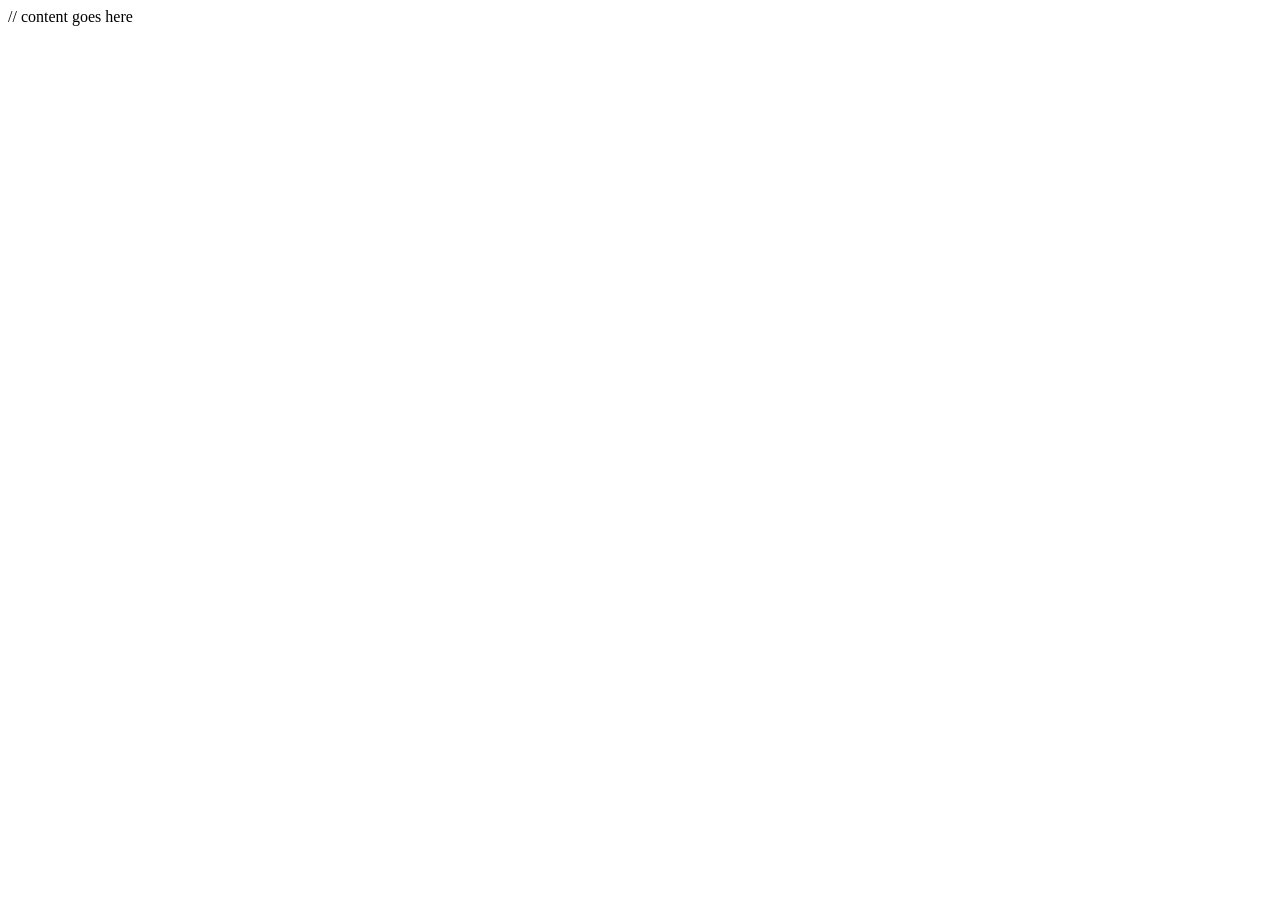
==== index.html @ b4f70141 "Skeleton of Index.html" ====
<!DOCTYPE html>
<html lang="en">
<head>
    <meta charset="UTF-8">
    <meta name="viewport" content="width=device-width, initial-scale=1.0">
    <title>Savoria Restaurant</title>
    <link rel="stylesheet" href="css/style.css">
</head>
<body>
    // content goes here

</body>
</html>
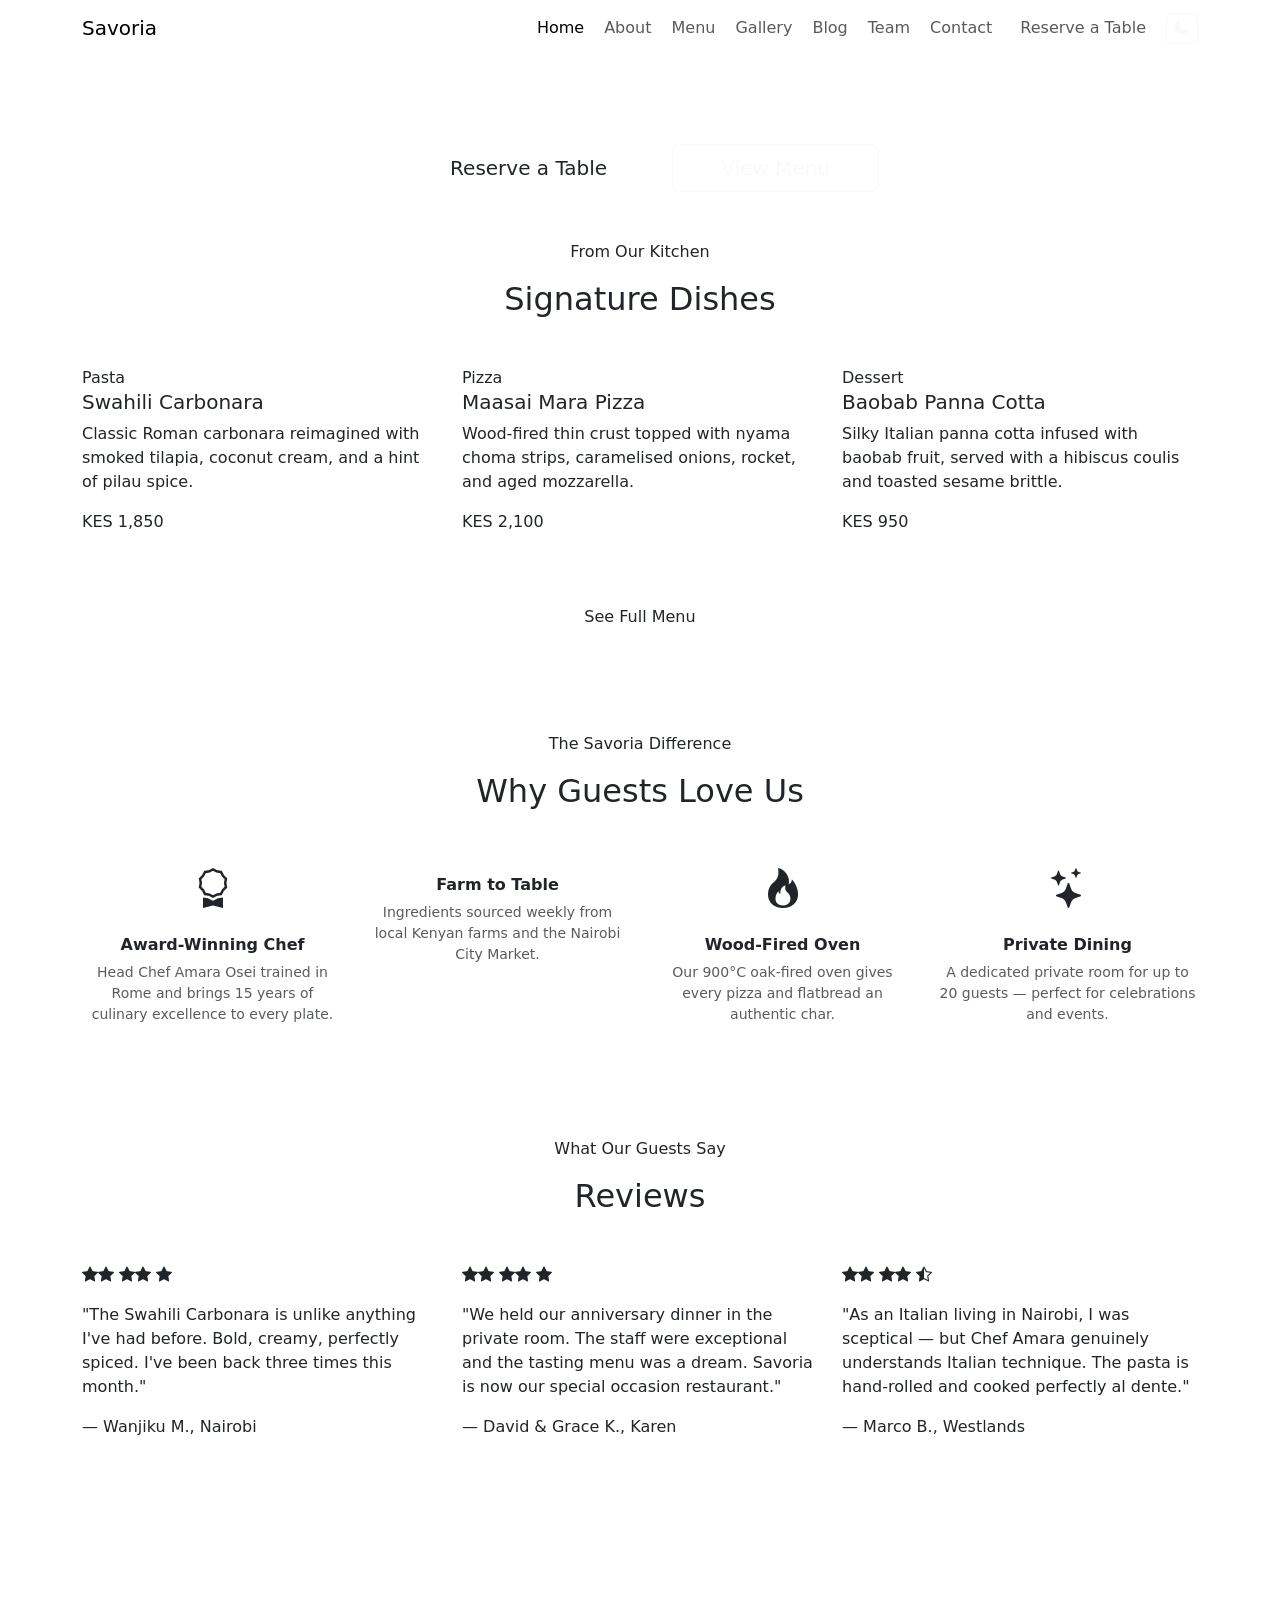
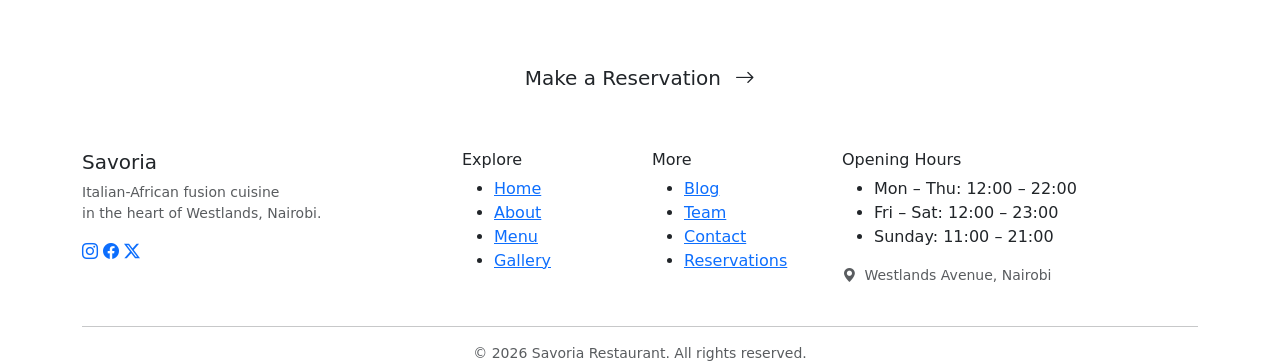
==== commit 71205901: "Version 1.0 of the Index.html page" ====
--- a/index.html
+++ b/index.html
@@ -1,13 +1,370 @@
 <!DOCTYPE html>
 <html lang="en">
 <head>
-    <meta charset="UTF-8">
-    <meta name="viewport" content="width=device-width, initial-scale=1.0">
-    <title>Savoria Restaurant</title>
-    <link rel="stylesheet" href="css/style.css">
+  <meta charset="UTF-8">
+  <meta name="viewport" content="width=device-width, initial-scale=1.0">
+  <title>Savoria | Fine Italian-African Dining within Nairobi</title>
+
+  <!-- Bootstrap 5 CSS — gives us the grid, navbar, buttons, cards -->
+  <link href="https://cdn.jsdelivr.net/npm/bootstrap@5.3.0/dist/css/bootstrap.min.css" rel="stylesheet">
+  <!-- Bootstrap Icons — icon font e.g. bi-star, bi-clock -->
+  <link rel="stylesheet" href="https://cdn.jsdelivr.net/npm/bootstrap-icons@1.11.0/font/bootstrap-icons.css">
+  <!-- Our custom CSS — loaded last so it overrides Bootstrap where needed -->
+  <link rel="stylesheet" href="css/style.css">
 </head>
+
 <body>
-    // content goes here
+
+  <!--
+    ===== NAVBAR =====
+    navbar-expand-lg  → collapses to a hamburger menu on screens smaller than 992px
+    fixed-top         → stays visible at the top while the user scrolls
+  -->
+  <nav class="navbar navbar-expand-lg fixed-top" id="mainNav">
+    <div class="container">
+
+      <!-- Brand name — clicking always returns to home -->
+      <a class="navbar-brand" href="index.html">
+        <span class="brand-gold">Sav</span>oria
+      </a>
+
+      <!--
+        Hamburger button — only visible on mobile.
+        data-bs-target connects it to the collapsible menu below.
+      -->
+      <button class="navbar-toggler" type="button"
+              data-bs-toggle="collapse" data-bs-target="#navbarNav"
+              aria-controls="navbarNav" aria-expanded="false"
+              aria-label="Toggle navigation">
+        <span class="navbar-toggler-icon"></span>
+      </button>
+
+      <!-- Navigation links — ms-auto pushes them to the right side -->
+      <div class="collapse navbar-collapse" id="navbarNav">
+        <ul class="navbar-nav ms-auto align-items-lg-center gap-lg-1">
+          <li class="nav-item"><a class="nav-link active" href="index.html">Home</a></li>
+          <li class="nav-item"><a class="nav-link" href="pages/about.html">About</a></li>
+          <li class="nav-item"><a class="nav-link" href="pages/menu.html">Menu</a></li>
+          <li class="nav-item"><a class="nav-link" href="pages/gallery.html">Gallery</a></li>
+          <li class="nav-item"><a class="nav-link" href="pages/blog.html">Blog</a></li>
+          <li class="nav-item"><a class="nav-link" href="pages/team.html">Team</a></li>
+          <li class="nav-item"><a class="nav-link" href="pages/contact.html">Contact</a></li>
+          <!-- Reserve button styled differently to stand out -->
+          <li class="nav-item">
+            <a class="nav-link btn-reserve ms-lg-2" href="pages/reservations.html">Reserve a Table</a>
+          </li>
+          <!-- Dark mode toggle — JS in main.js handles the switching -->
+          <li class="nav-item ms-lg-2">
+            <button class="btn btn-outline-light btn-sm" id="darkModeToggle" aria-label="Toggle dark mode">
+              <i class="bi bi-moon-fill"></i>
+            </button>
+          </li>
+        </ul>
+      </div>
+    </div>
+  </nav>
+
+  <!--
+    ===== HERO SECTION =====
+    This is the big full-screen banner visitors see first.
+    The actual background image is set in style.css under .hero-section.
+    We use a separate .hero-overlay div to darken the image so white text
+    stays readable on top of it.
+  -->
+  <section class="hero-section" id="hero">
+    <div class="hero-overlay"></div>
+    <div class="container hero-content text-center text-white">
+      <!-- Small uppercase label above the main heading -->
+      <p class="hero-tagline">Est. 2018 · Westlands, Nairobi</p>
+      <h1 class="hero-title">Where Africa Meets Italy</h1>
+      <p class="hero-subtitle">
+        Handcrafted pasta, wood-fired pizza, and bold African spices —
+        all under one roof in the heart of Westlands.
+      </p>
+      <!-- Two CTA buttons — flex so they sit side by side, wrap on mobile -->
+      <div class="d-flex gap-3 justify-content-center flex-wrap mt-4">
+        <a href="pages/reservations.html" class="btn btn-gold btn-lg px-5">
+          Reserve a Table
+        </a>
+        <a href="pages/menu.html" class="btn btn-outline-light btn-lg px-5">
+          View Menu
+        </a>
+      </div>
+    </div>
+  </section>
+
+  <!--
+    ===== FEATURED DISHES =====
+    col-md-4 = 3 equal columns on medium screens and above.
+    On mobile (default) each column stacks to full width automatically.
+    g-4 = gap of 1.5rem between all columns and rows.
+  -->
+  <section class="py-5 section-cream" id="featured">
+    <div class="container">
+      <div class="text-center mb-5">
+        <p class="section-label">From Our Kitchen</p>
+        <h2 class="section-title">Signature Dishes</h2>
+      </div>
+
+      <div class="row g-4">
+
+        <div class="col-md-4">
+          <div class="dish-card h-100">
+            <!--
+              Aspect ratio trick: padding-top: 60% makes this div's height
+              equal to 60% of its width — gives a consistent image ratio
+              regardless of screen size. Background image set inline.
+            -->
+            <div class="dish-img" style="background-image: url('images/dish-pasta.jpg')"></div>
+            <div class="dish-body">
+              <span class="dish-tag">Pasta</span>
+              <h5 class="dish-name">Swahili Carbonara</h5>
+              <p class="dish-desc">
+                Classic Roman carbonara reimagined with smoked tilapia,
+                coconut cream, and a hint of pilau spice.
+              </p>
+              <p class="dish-price">KES 1,850</p>
+            </div>
+          </div>
+        </div>
+
+        <div class="col-md-4">
+          <div class="dish-card h-100">
+            <div class="dish-img" style="background-image: url('images/dish-pizza.jpg')"></div>
+            <div class="dish-body">
+              <span class="dish-tag">Pizza</span>
+              <h5 class="dish-name">Maasai Mara Pizza</h5>
+              <p class="dish-desc">
+                Wood-fired thin crust topped with nyama choma strips,
+                caramelised onions, rocket, and aged mozzarella.
+              </p>
+              <p class="dish-price">KES 2,100</p>
+            </div>
+          </div>
+        </div>
+
+        <div class="col-md-4">
+          <div class="dish-card h-100">
+            <div class="dish-img" style="background-image: url('images/dish-dessert.jpg')"></div>
+            <div class="dish-body">
+              <span class="dish-tag">Dessert</span>
+              <h5 class="dish-name">Baobab Panna Cotta</h5>
+              <p class="dish-desc">
+                Silky Italian panna cotta infused with baobab fruit,
+                served with a hibiscus coulis and toasted sesame brittle.
+              </p>
+              <p class="dish-price">KES 950</p>
+            </div>
+          </div>
+        </div>
+
+      </div>
+
+      <div class="text-center mt-5">
+        <a href="pages/menu.html" class="btn btn-gold px-5">See Full Menu</a>
+      </div>
+    </div>
+  </section>
+
+  <!--
+    ===== WHY CHOOSE US =====
+    col-6 col-md-3 means:
+    - 2 columns on mobile (col-6 = half width)
+    - 4 columns on desktop (col-md-3 = quarter width)
+  -->
+  <section class="py-5" id="why-us">
+    <div class="container">
+      <div class="text-center mb-5">
+        <p class="section-label">The Savoria Difference</p>
+        <h2 class="section-title">Why Guests Love Us</h2>
+      </div>
+
+      <div class="row g-4 text-center">
+        <div class="col-6 col-md-3">
+          <!-- fs-1 = font-size: 2.5rem — makes the icon large -->
+          <i class="bi bi-award fs-1 text-gold mb-3 d-block"></i>
+          <h6 class="fw-bold">Award-Winning Chef</h6>
+          <p class="text-muted small">
+            Head Chef Amara Osei trained in Rome and brings
+            15 years of culinary excellence to every plate.
+          </p>
+        </div>
+        <div class="col-6 col-md-3">
+          <i class="bi bi-leaf fs-1 text-gold mb-3 d-block"></i>
+          <h6 class="fw-bold">Farm to Table</h6>
+          <p class="text-muted small">
+            Ingredients sourced weekly from local Kenyan farms
+            and the Nairobi City Market.
+          </p>
+        </div>
+        <div class="col-6 col-md-3">
+          <i class="bi bi-fire fs-1 text-gold mb-3 d-block"></i>
+          <h6 class="fw-bold">Wood-Fired Oven</h6>
+          <p class="text-muted small">
+            Our 900°C oak-fired oven gives every pizza
+            and flatbread an authentic char.
+          </p>
+        </div>
+        <div class="col-6 col-md-3">
+          <i class="bi bi-stars fs-1 text-gold mb-3 d-block"></i>
+          <h6 class="fw-bold">Private Dining</h6>
+          <p class="text-muted small">
+            A dedicated private room for up to 20 guests —
+            perfect for celebrations and events.
+          </p>
+        </div>
+      </div>
+    </div>
+  </section>
+
+  <!--
+    ===== TESTIMONIALS =====
+    Real-sounding customer reviews to build trust.
+    blockquote is the semantic HTML tag for quoted text.
+  -->
+  <section class="py-5 section-cream" id="testimonials">
+    <div class="container">
+      <div class="text-center mb-5">
+        <p class="section-label">What Our Guests Say</p>
+        <h2 class="section-title">Reviews</h2>
+      </div>
+
+      <div class="row g-4">
+        <div class="col-md-4">
+          <div class="testimonial-card">
+            <div class="stars mb-3">
+              <i class="bi bi-star-fill"></i><i class="bi bi-star-fill"></i>
+              <i class="bi bi-star-fill"></i><i class="bi bi-star-fill"></i>
+              <i class="bi bi-star-fill"></i>
+            </div>
+            <blockquote class="mb-3">
+              "The Swahili Carbonara is unlike anything I've had before.
+              Bold, creamy, perfectly spiced. I've been back three times this month."
+            </blockquote>
+            <p class="testimonial-author">— Wanjiku M., Nairobi</p>
+          </div>
+        </div>
+        <div class="col-md-4">
+          <div class="testimonial-card">
+            <div class="stars mb-3">
+              <i class="bi bi-star-fill"></i><i class="bi bi-star-fill"></i>
+              <i class="bi bi-star-fill"></i><i class="bi bi-star-fill"></i>
+              <i class="bi bi-star-fill"></i>
+            </div>
+            <blockquote class="mb-3">
+              "We held our anniversary dinner in the private room.
+              The staff were exceptional and the tasting menu was a dream.
+              Savoria is now our special occasion restaurant."
+            </blockquote>
+            <p class="testimonial-author">— David & Grace K., Karen</p>
+          </div>
+        </div>
+        <div class="col-md-4">
+          <div class="testimonial-card">
+            <div class="stars mb-3">
+              <i class="bi bi-star-fill"></i><i class="bi bi-star-fill"></i>
+              <i class="bi bi-star-fill"></i><i class="bi bi-star-fill"></i>
+              <i class="bi bi-star-half"></i>
+            </div>
+            <blockquote class="mb-3">
+              "As an Italian living in Nairobi, I was sceptical — but Chef Amara
+              genuinely understands Italian technique. The pasta is hand-rolled
+              and cooked perfectly al dente."
+            </blockquote>
+            <p class="testimonial-author">— Marco B., Westlands</p>
+          </div>
+        </div>
+      </div>
+    </div>
+  </section>
+
+  <!--
+    ===== RESERVATION CTA =====
+    Full-width dark banner encouraging users to book a table.
+    Links directly to reservations.html.
+  -->
+  <section class="py-5 reservation-cta text-center text-white" id="cta">
+    <div class="container">
+      <h2 class="fw-bold mb-3">Ready for an Unforgettable Evening?</h2>
+      <p class="mb-4 opacity-75">
+        Tables fill up fast, especially on weekends. Book yours now.
+      </p>
+      <a href="pages/reservations.html" class="btn btn-gold btn-lg px-5">
+        Make a Reservation <i class="bi bi-arrow-right ms-2"></i>
+      </a>
+    </div>
+  </section>
+
+  <!--
+    ===== FOOTER =====
+    Same footer will appear on ALL 8 pages.
+    Contains links to every page — satisfies the interlinking requirement.
+    Note: pages inside the pages/ folder link back using ../index.html
+    but since this is index.html at the root, we use direct paths.
+  -->
+  <footer class="site-footer" id="mainFooter">
+    <div class="container">
+      <div class="row g-4">
+
+        <div class="col-md-4">
+          <h5 class="footer-brand"><span class="brand-gold">Sav</span>oria</h5>
+          <p class="text-muted small mt-2">
+            Italian-African fusion cuisine<br>
+            in the heart of Westlands, Nairobi.
+          </p>
+          <div class="footer-social mt-3">
+            <a href="#" aria-label="Instagram"><i class="bi bi-instagram"></i></a>
+            <a href="#" aria-label="Facebook"><i class="bi bi-facebook"></i></a>
+            <a href="#" aria-label="Twitter/X"><i class="bi bi-twitter-x"></i></a>
+          </div>
+        </div>
+
+        <div class="col-md-2">
+          <h6 class="footer-heading">Explore</h6>
+          <ul class="footer-links">
+            <li><a href="index.html">Home</a></li>
+            <li><a href="pages/about.html">About</a></li>
+            <li><a href="pages/menu.html">Menu</a></li>
+            <li><a href="pages/gallery.html">Gallery</a></li>
+          </ul>
+        </div>
+
+        <div class="col-md-2">
+          <h6 class="footer-heading">More</h6>
+          <ul class="footer-links">
+            <li><a href="pages/blog.html">Blog</a></li>
+            <li><a href="pages/team.html">Team</a></li>
+            <li><a href="pages/contact.html">Contact</a></li>
+            <li><a href="pages/reservations.html">Reservations</a></li>
+          </ul>
+        </div>
+
+        <div class="col-md-4">
+          <h6 class="footer-heading">Opening Hours</h6>
+          <ul class="footer-links">
+            <li>Mon – Thu: 12:00 – 22:00</li>
+            <li>Fri – Sat: 12:00 – 23:00</li>
+            <li>Sunday: 11:00 – 21:00</li>
+          </ul>
+          <p class="text-muted small mt-2">
+            <i class="bi bi-geo-alt-fill me-1 text-gold"></i>
+            Westlands Avenue, Nairobi
+          </p>
+        </div>
+
+      </div>
+
+      <hr class="footer-divider mt-4">
+      <p class="text-center text-muted small mb-0">
+        &copy; 2026 Savoria Restaurant. All rights reserved.
+      </p>
+    </div>
+  </footer>
+
+  <!-- Bootstrap 5 JS — required for navbar hamburger to work on mobile -->
+  <script src="https://cdn.jsdelivr.net/npm/bootstrap@5.3.0/dist/js/bootstrap.bundle.min.js"></script>
+  <!-- Our custom JS -->
+  <script src="js/main.js"></script>
 
 </body>
 </html>
--- a/css/style.css
+++ b/css/style.css
@@ -0,0 +1,3 @@
+/* Savoria Restaurant - Main Stylesheet
+   Author: Justin Ryan Mukunzi (220270)
+   Styles will be added here */
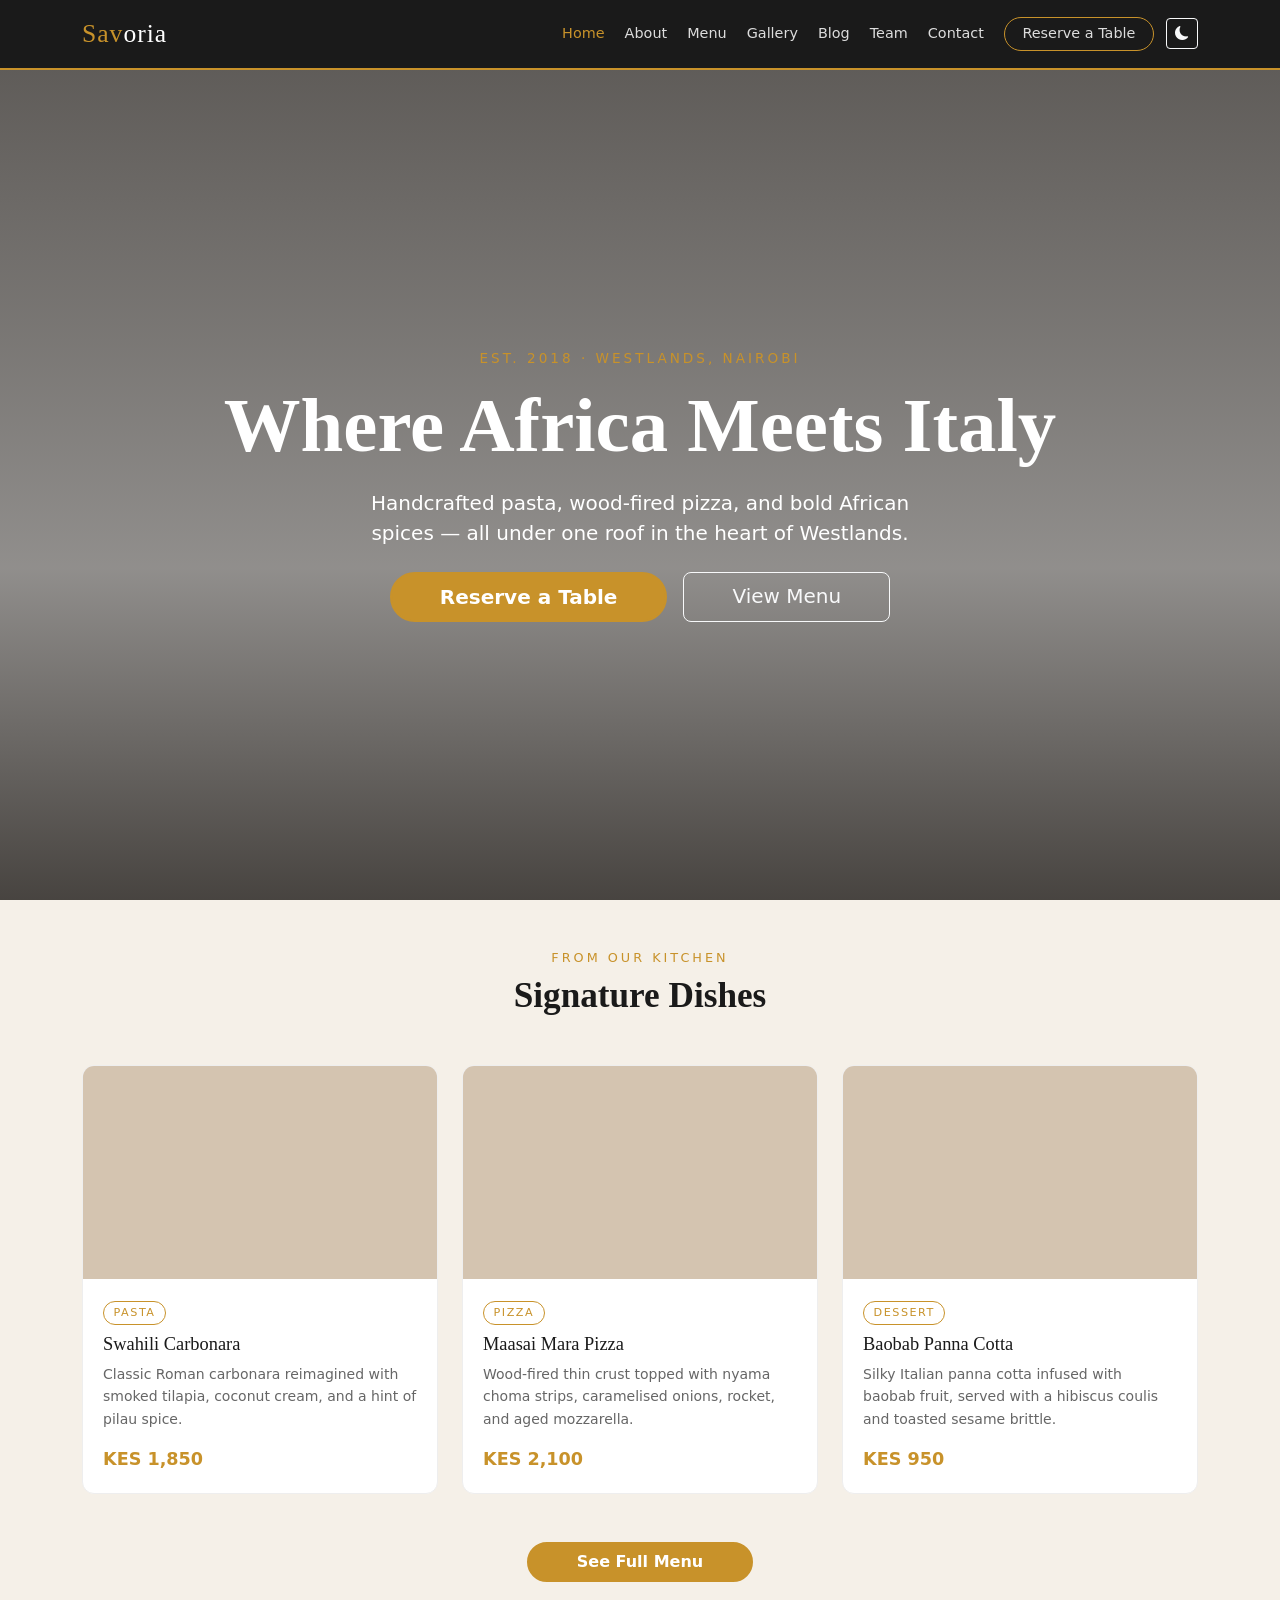
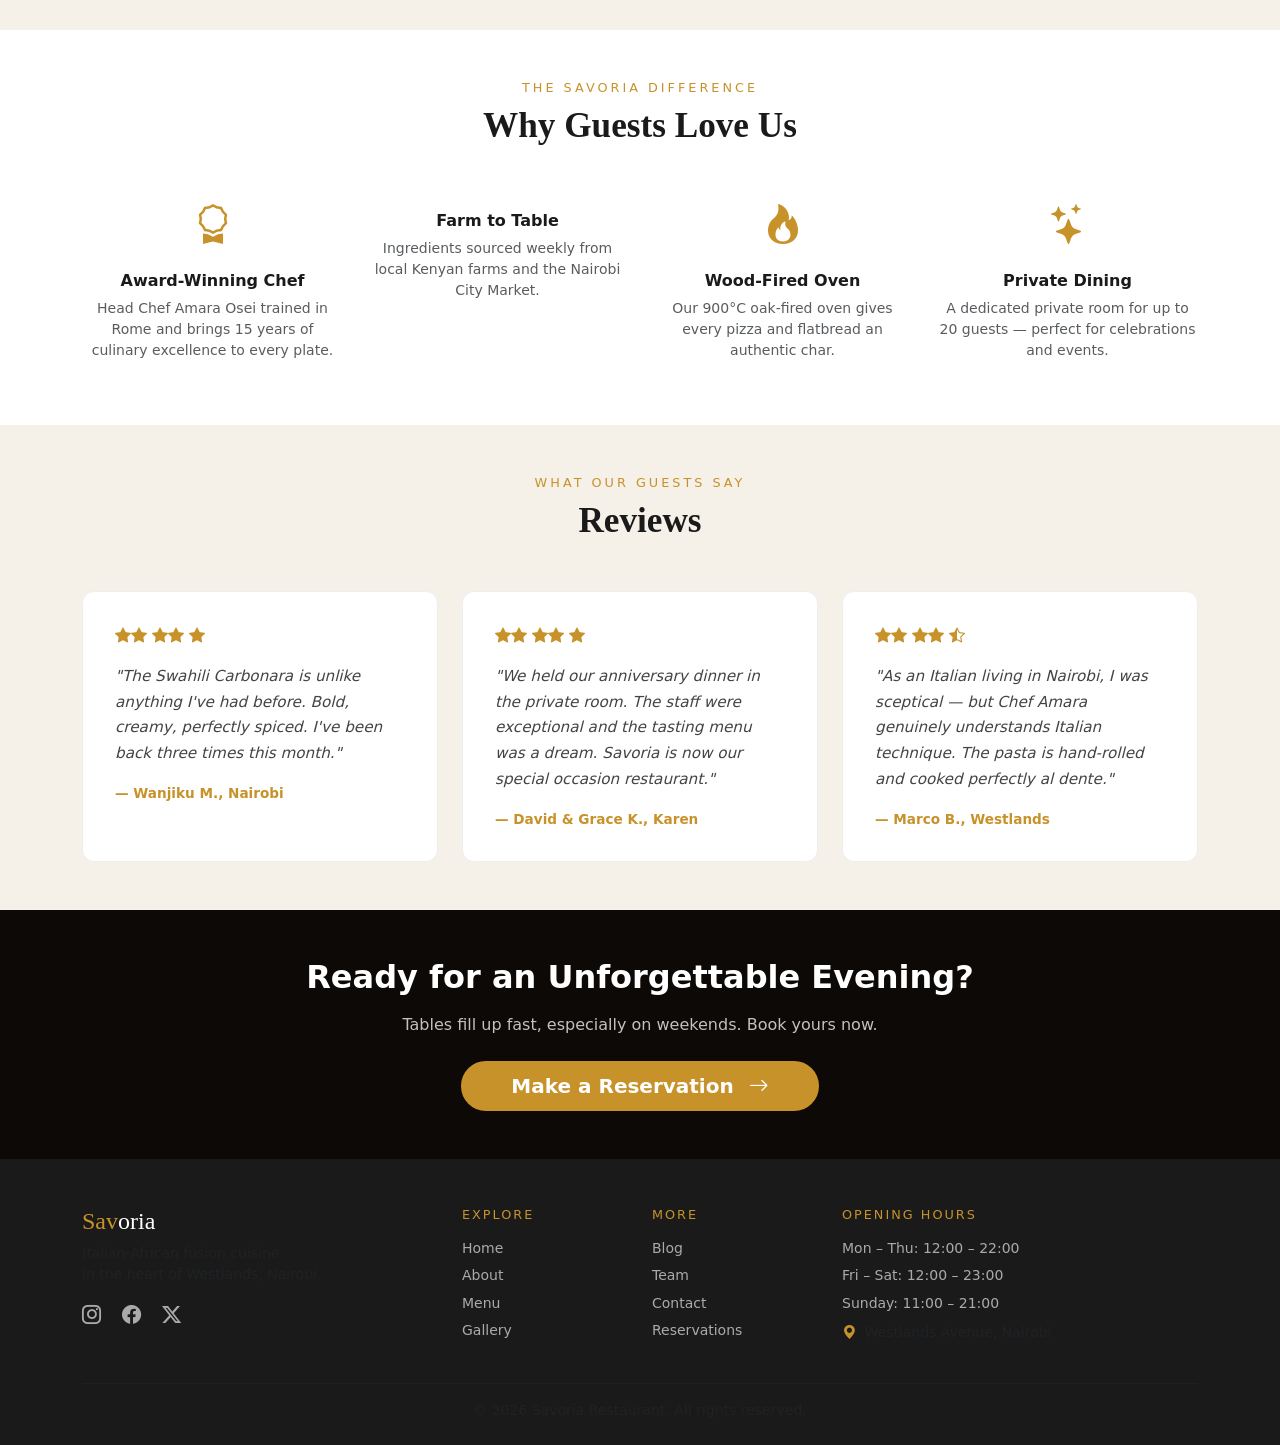
==== commit 3c9e8d26: "Adding custom SVG favicon" ====
--- a/index.html
+++ b/index.html
@@ -11,6 +11,7 @@
   <link rel="stylesheet" href="https://cdn.jsdelivr.net/npm/bootstrap-icons@1.11.0/font/bootstrap-icons.css">
   <!-- Our custom CSS — loaded last so it overrides Bootstrap where needed -->
   <link rel="stylesheet" href="css/style.css">
+  <link rel="icon" type="image/svg+xml" href="images/favicon.svg">
 </head>
 
 <body>
--- a/css/style.css
+++ b/css/style.css
@@ -1,3 +1,385 @@
 /* Savoria Restaurant - Main Stylesheet
    Author: Justin Ryan Mukunzi (220270)
-   Styles will be added here */+   Styles will be added here */
+   
+/* -----------------------------------------------
+   1. CSS VARIABLES
+----------------------------------------------- */
+:root {
+  --gold:         #c8922a;
+  --gold-light:   #e8b04a;
+  --charcoal:     #1a1a1a;
+  --cream:        #f5f0e8;
+  --nav-bg:       #1a1a1a;
+  --nav-height:   70px;
+  --dark-bg:      #0f0f0f;
+  --dark-surface: #1c1c1c;
+  --dark-text:    #e0d8cc;
+  --speed:        0.3s;
+}
+
+/* -----------------------------------------------
+   2. BASE
+----------------------------------------------- */
+*, *::before, *::after { box-sizing: border-box; }
+
+html { scroll-behavior: smooth; }
+
+body {
+  font-family: 'Segoe UI', system-ui, sans-serif;
+  background-color: #fff;
+  color: var(--charcoal);
+  padding-top: var(--nav-height);
+  transition: background-color var(--speed), color var(--speed);
+}
+
+img { max-width: 100%; height: auto; }
+
+/* -----------------------------------------------
+   3. DARK MODE
+----------------------------------------------- */
+[data-theme="dark"] {
+  background-color: var(--dark-bg);
+  color: var(--dark-text);
+}
+[data-theme="dark"] .section-cream { background-color: var(--dark-surface) !important; }
+[data-theme="dark"] .dish-card,
+[data-theme="dark"] .testimonial-card,
+[data-theme="dark"] .contact-card { background-color: #252525; border-color: #333; }
+[data-theme="dark"] .text-muted { color: #999 !important; }
+[data-theme="dark"] .section-title { color: var(--dark-text); }
+[data-theme="dark"] .dish-desc { color: #bbb; }
+[data-theme="dark"] .form-control {
+  background-color: #2a2a2a;
+  border-color: #444;
+  color: var(--dark-text);
+}
+
+/* -----------------------------------------------
+   4. NAVBAR
+----------------------------------------------- */
+#mainNav {
+  background-color: var(--nav-bg);
+  height: var(--nav-height);
+  border-bottom: 2px solid var(--gold);
+  transition: box-shadow var(--speed);
+}
+#mainNav.scrolled { box-shadow: 0 4px 20px rgba(0,0,0,0.6); }
+
+.navbar-brand {
+  font-family: 'Georgia', serif;
+  font-size: 1.6rem;
+  color: #fff !important;
+  letter-spacing: 1px;
+}
+.brand-gold { color: var(--gold); }
+
+.navbar-nav .nav-link {
+  color: rgba(255,255,255,0.85) !important;
+  font-size: 0.9rem;
+  padding: 0.5rem 0.75rem;
+  transition: color var(--speed);
+}
+.navbar-nav .nav-link:hover,
+.navbar-nav .nav-link.active { color: var(--gold) !important; }
+
+.btn-reserve {
+  border: 1px solid var(--gold) !important;
+  color: var(--gold) !important;
+  border-radius: 50px;
+  padding: 0.35rem 1.1rem !important;
+  transition: background-color var(--speed), color var(--speed);
+}
+.btn-reserve:hover {
+  background-color: var(--gold) !important;
+  color: #fff !important;
+}
+
+.navbar-toggler { border-color: rgba(255,255,255,0.3); }
+.navbar-toggler-icon {
+  background-image: url("data:image/svg+xml,%3csvg xmlns='http://www.w3.org/2000/svg' viewBox='0 0 30 30'%3e%3cpath stroke='rgba%28255%2c255%2c255%2c0.85%29' stroke-linecap='round' stroke-miterlimit='10' stroke-width='2' d='M4 7h22M4 15h22M4 23h22'/%3e%3c/svg%3e");
+}
+
+/* -----------------------------------------------
+   5. HERO
+----------------------------------------------- */
+.hero-section {
+  position: relative;
+  min-height: calc(100vh - var(--nav-height));
+  background-image: url('https://images.unsplash.com/photo-1414235077428-338989a2e8c0?w=1600');
+  background-size: cover;
+  background-position: center;
+  background-attachment: fixed;
+  display: flex;
+  align-items: center;
+  justify-content: center;
+}
+.hero-overlay {
+  position: absolute;
+  inset: 0;
+  background: linear-gradient(to bottom, rgba(10,5,0,0.65) 0%, rgba(10,5,0,0.45) 60%, rgba(10,5,0,0.75) 100%);
+}
+.hero-content { position: relative; z-index: 1; padding: 2rem 1rem; }
+.hero-tagline {
+  font-size: 0.85rem;
+  letter-spacing: 3px;
+  text-transform: uppercase;
+  color: var(--gold);
+  margin-bottom: 1rem;
+}
+.hero-title {
+  font-family: 'Georgia', serif;
+  font-size: clamp(2.5rem, 6vw, 5rem);
+  font-weight: 700;
+  line-height: 1.1;
+  margin-bottom: 1.25rem;
+}
+.hero-subtitle {
+  font-size: clamp(1rem, 2vw, 1.25rem);
+  max-width: 600px;
+  margin: 0 auto;
+  opacity: 0.9;
+}
+
+/* Page hero — shorter banner for inner pages */
+.page-hero {
+  background-color: var(--charcoal);
+  background-size: cover;
+  background-position: center;
+  position: relative;
+  padding: 5rem 0;
+  text-align: center;
+  color: #fff;
+}
+.page-hero::before {
+  content: '';
+  position: absolute;
+  inset: 0;
+  background: rgba(10,5,0,0.65);
+}
+.page-hero .container { position: relative; z-index: 1; }
+.page-hero h1 {
+  font-family: 'Georgia', serif;
+  font-size: clamp(2rem, 5vw, 3.5rem);
+  font-weight: 700;
+}
+.page-hero p { font-size: 1.1rem; opacity: 0.85; }
+
+/* -----------------------------------------------
+   6. SECTION HELPERS
+----------------------------------------------- */
+.section-cream { background-color: var(--cream); }
+.section-label {
+  font-size: 0.8rem;
+  letter-spacing: 3px;
+  text-transform: uppercase;
+  color: var(--gold);
+  margin-bottom: 0.5rem;
+}
+.section-title {
+  font-family: 'Georgia', serif;
+  font-size: 2.2rem;
+  font-weight: 700;
+  color: var(--charcoal);
+}
+
+/* -----------------------------------------------
+   7. DISH CARDS
+----------------------------------------------- */
+.dish-card {
+  background: #fff;
+  border-radius: 12px;
+  overflow: hidden;
+  border: 1px solid #eee;
+  transition: transform var(--speed), box-shadow var(--speed);
+}
+.dish-card:hover {
+  transform: translateY(-6px);
+  box-shadow: 0 16px 40px rgba(0,0,0,0.12);
+}
+.dish-img {
+  padding-top: 60%;
+  background-size: cover;
+  background-position: center;
+  background-color: #d4c4b0;
+}
+.dish-body { padding: 1.25rem; }
+.dish-tag {
+  display: inline-block;
+  font-size: 0.7rem;
+  letter-spacing: 1.5px;
+  text-transform: uppercase;
+  color: var(--gold);
+  border: 1px solid var(--gold);
+  border-radius: 50px;
+  padding: 0.15rem 0.6rem;
+  margin-bottom: 0.5rem;
+}
+.dish-name { font-family: 'Georgia', serif; font-size: 1.15rem; margin-bottom: 0.5rem; }
+.dish-desc { font-size: 0.875rem; color: #666; line-height: 1.6; }
+.dish-price { font-weight: 700; color: var(--gold); font-size: 1.1rem; margin-bottom: 0; }
+
+/* -----------------------------------------------
+   8. TESTIMONIALS
+----------------------------------------------- */
+.testimonial-card {
+  background: #fff;
+  border: 1px solid #eee;
+  border-radius: 12px;
+  padding: 2rem;
+  height: 100%;
+  transition: box-shadow var(--speed);
+}
+.testimonial-card:hover { box-shadow: 0 8px 30px rgba(0,0,0,0.08); }
+.stars .bi { color: var(--gold); font-size: 1rem; }
+.testimonial-card blockquote {
+  font-style: italic;
+  font-size: 0.95rem;
+  line-height: 1.7;
+  color: #444;
+  border: none;
+  padding: 0;
+  margin: 0;
+}
+.testimonial-author { font-size: 0.85rem; font-weight: 600; color: var(--gold); margin-bottom: 0; }
+
+/* -----------------------------------------------
+   9. CTA BANNER
+----------------------------------------------- */
+.reservation-cta {
+  background-color: var(--charcoal);
+  background-image: url('https://images.unsplash.com/photo-1517248135467-4c7edcad34c4?w=1600');
+  background-size: cover;
+  background-position: center;
+  position: relative;
+}
+.reservation-cta::before {
+  content: '';
+  position: absolute;
+  inset: 0;
+  background: rgba(10,5,0,0.78);
+}
+.reservation-cta .container { position: relative; z-index: 1; }
+
+/* -----------------------------------------------
+   10. CONTACT CARDS
+----------------------------------------------- */
+.contact-card {
+  background: #fff;
+  border: 1px solid #eee;
+  border-radius: 12px;
+  padding: 2rem;
+  text-align: center;
+  transition: box-shadow var(--speed), transform var(--speed);
+}
+.contact-card:hover {
+  box-shadow: 0 8px 30px rgba(0,0,0,0.08);
+  transform: translateY(-4px);
+}
+.contact-card i { font-size: 2rem; color: var(--gold); margin-bottom: 1rem; }
+
+/* -----------------------------------------------
+   11. FORMS
+----------------------------------------------- */
+.form-control:focus {
+  border-color: var(--gold);
+  box-shadow: 0 0 0 0.2rem rgba(200,146,42,0.25);
+}
+.form-error {
+  color: #dc3545;
+  font-size: 0.8rem;
+  margin-top: 0.25rem;
+  display: none;
+}
+#formSuccess, #resSuccess {
+  display: none;
+}
+
+/* -----------------------------------------------
+   12. ABOUT PAGE — VALUE CARDS
+----------------------------------------------- */
+.value-card {
+  border-radius: 12px;
+  padding: 2rem;
+  background: #fff;
+  border: 1px solid #eee;
+  text-align: center;
+  transition: box-shadow var(--speed);
+}
+.value-card:hover { box-shadow: 0 8px 30px rgba(0,0,0,0.08); }
+.value-card i { font-size: 2rem; color: var(--gold); margin-bottom: 1rem; }
+
+[data-theme="dark"] .value-card {
+  background-color: #252525;
+  border-color: #333;
+}
+
+/* -----------------------------------------------
+   13. FOOTER
+----------------------------------------------- */
+.site-footer {
+  background-color: var(--charcoal);
+  color: #ccc;
+  padding: 3rem 0 1.5rem;
+}
+.footer-brand { font-family: 'Georgia', serif; font-size: 1.5rem; color: #fff; }
+.footer-heading {
+  color: var(--gold);
+  font-size: 0.8rem;
+  letter-spacing: 2px;
+  text-transform: uppercase;
+  margin-bottom: 1rem;
+}
+.footer-links { list-style: none; padding: 0; margin: 0; }
+.footer-links li { margin-bottom: 0.4rem; font-size: 0.875rem; color: #aaa; }
+.footer-links a { color: #aaa; text-decoration: none; transition: color var(--speed); }
+.footer-links a:hover { color: var(--gold); }
+.footer-social a {
+  color: #aaa;
+  font-size: 1.2rem;
+  margin-right: 1rem;
+  transition: color var(--speed);
+  text-decoration: none;
+}
+.footer-social a:hover { color: var(--gold); }
+.footer-divider { border-color: #333; }
+
+/* -----------------------------------------------
+   14. BUTTONS
+----------------------------------------------- */
+.btn-gold {
+  background-color: var(--gold);
+  color: #fff;
+  border: 2px solid var(--gold);
+  border-radius: 50px;
+  font-weight: 600;
+  transition: background-color var(--speed), transform var(--speed);
+}
+.btn-gold:hover {
+  background-color: var(--gold-light);
+  border-color: var(--gold-light);
+  color: #fff;
+  transform: translateY(-2px);
+}
+.text-gold { color: var(--gold) !important; }
+
+/* -----------------------------------------------
+   15. ANIMATIONS
+----------------------------------------------- */
+@keyframes fadeInUp {
+  from { opacity: 0; transform: translateY(20px); }
+  to   { opacity: 1; transform: translateY(0); }
+}
+.hero-tagline  { animation: fadeInUp 0.7s ease 0.1s both; }
+.hero-title    { animation: fadeInUp 0.7s ease 0.3s both; }
+.hero-subtitle { animation: fadeInUp 0.7s ease 0.5s both; }
+.hero-content .d-flex { animation: fadeInUp 0.7s ease 0.7s both; }
+
+/* -----------------------------------------------
+   16. RESPONSIVE
+----------------------------------------------- */
+@media (max-width: 768px) {
+  .hero-section { background-attachment: scroll; }
+  .hero-title { font-size: 2.4rem; }
+  .section-title { font-size: 1.8rem; }
+}
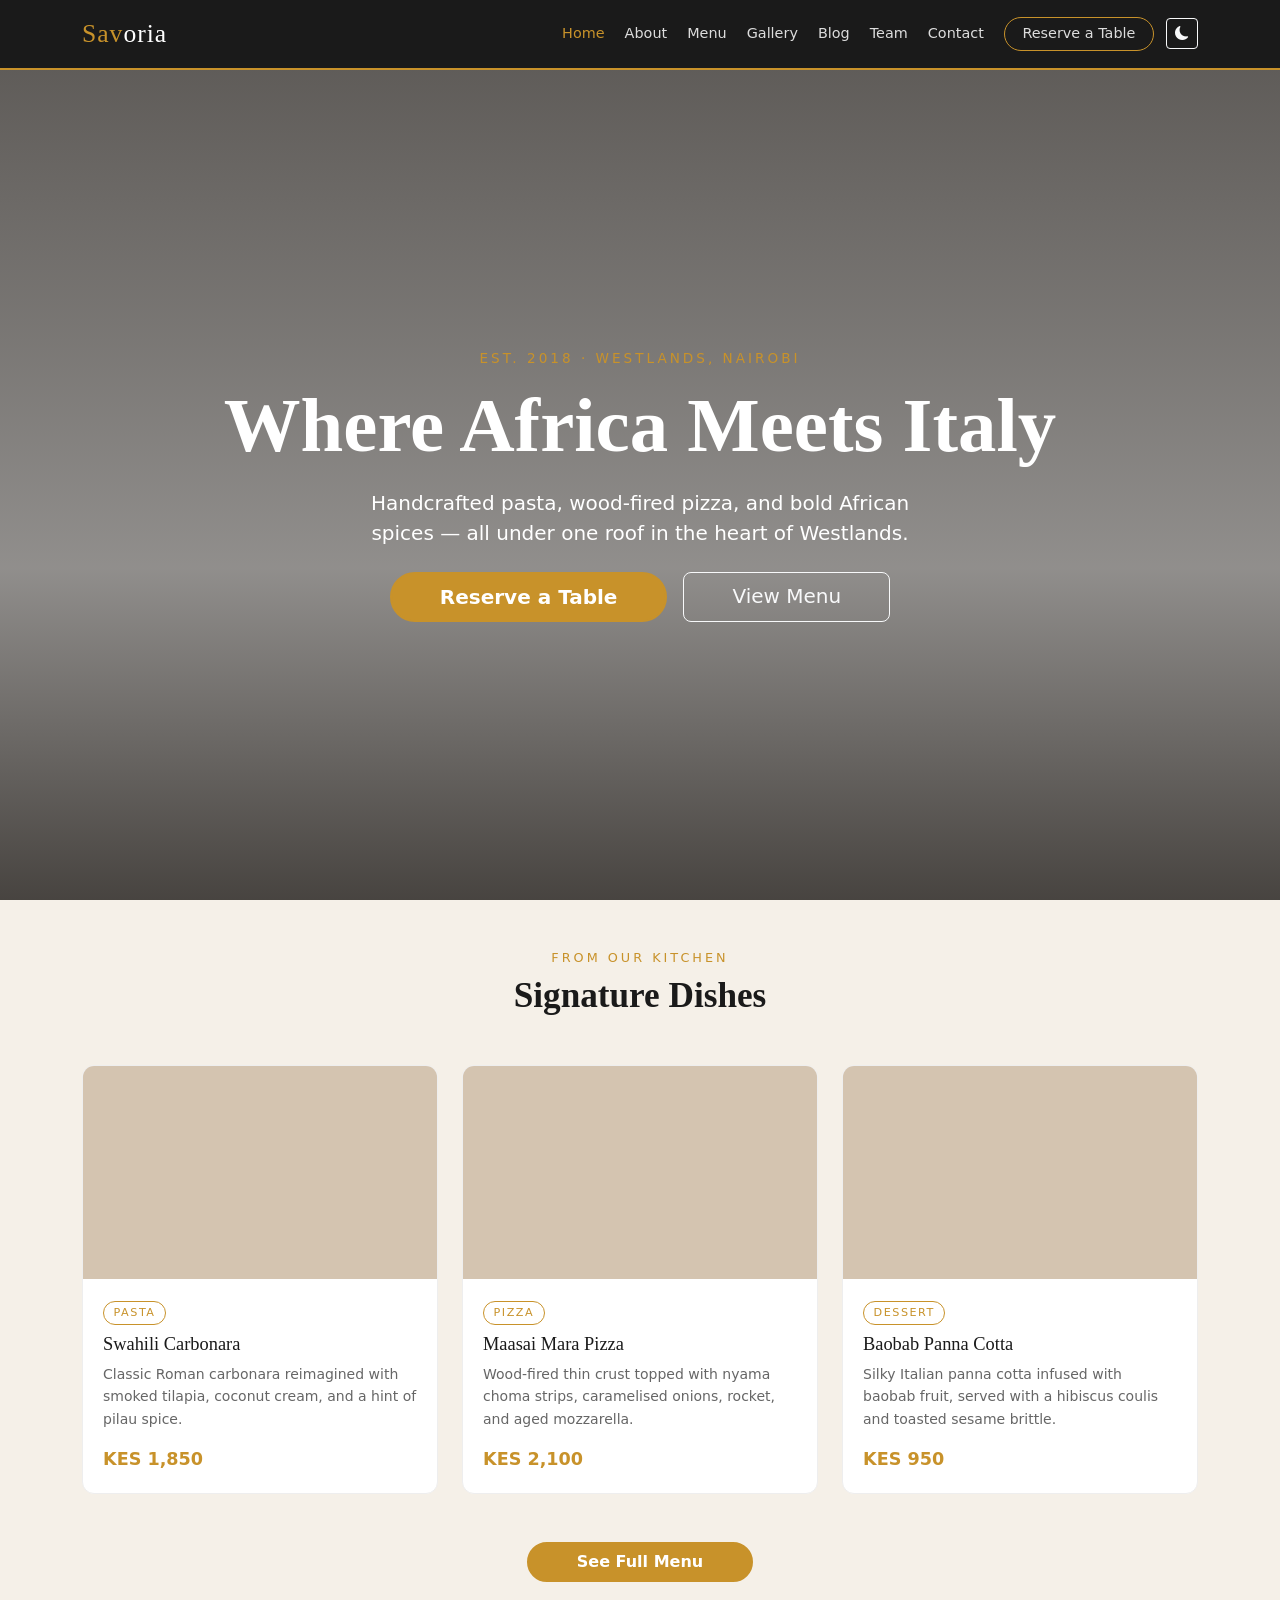
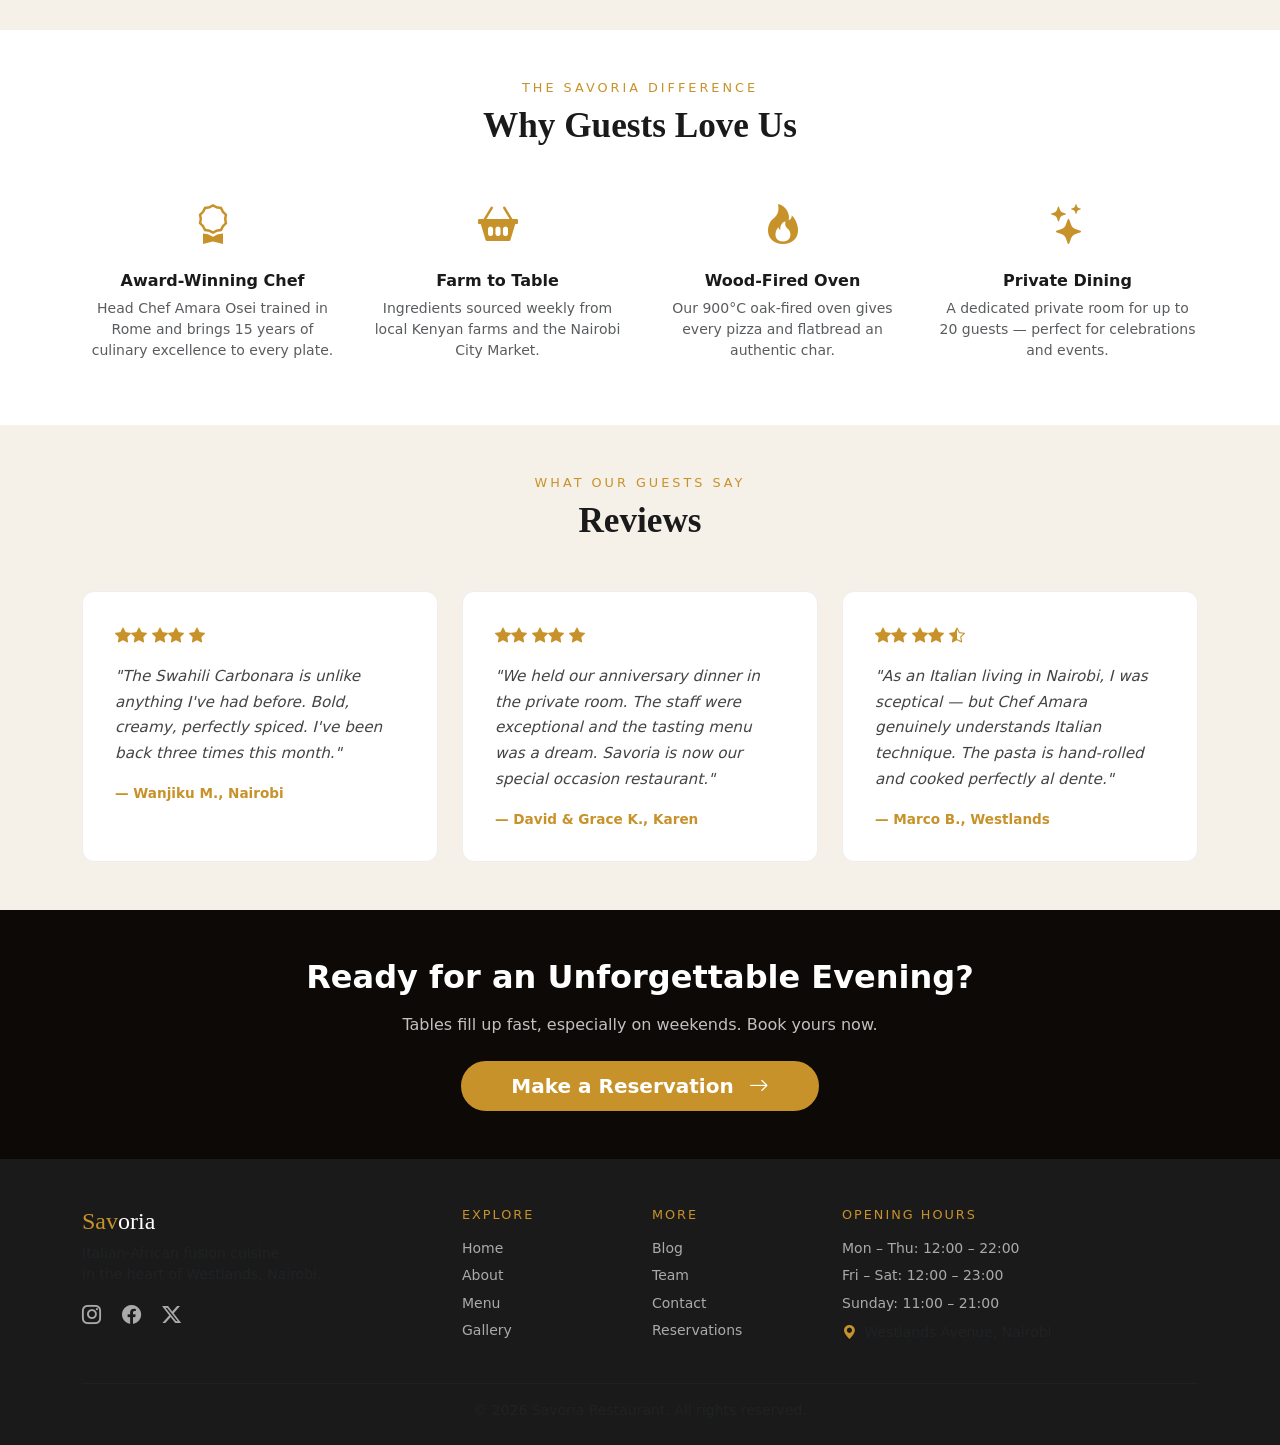
==== commit 43d3732b: "Fixing Homepage Feature Icon" ====
--- a/index.html
+++ b/index.html
@@ -116,7 +116,7 @@
               equal to 60% of its width — gives a consistent image ratio
               regardless of screen size. Background image set inline.
             -->
-            <div class="dish-img" style="background-image: url('images/dish-pasta.jpg')"></div>
+            <div class="dish-img" style="background-image: url('https://images.unsplash.com/photo-1621996346565-e3dbc646d9a9?w=600')"></div>
             <div class="dish-body">
               <span class="dish-tag">Pasta</span>
               <h5 class="dish-name">Swahili Carbonara</h5>
@@ -131,7 +131,7 @@
 
         <div class="col-md-4">
           <div class="dish-card h-100">
-            <div class="dish-img" style="background-image: url('images/dish-pizza.jpg')"></div>
+            <div class="dish-img" style="background-image: url('https://images.unsplash.com/photo-1513104890138-7c749659a591?w=600')"></div>
             <div class="dish-body">
               <span class="dish-tag">Pizza</span>
               <h5 class="dish-name">Maasai Mara Pizza</h5>
@@ -146,7 +146,7 @@
 
         <div class="col-md-4">
           <div class="dish-card h-100">
-            <div class="dish-img" style="background-image: url('images/dish-dessert.jpg')"></div>
+            <div class="dish-img" style="background-image: url('https://images.unsplash.com/photo-1488477181946-6428a0291777?w=600')"></div>
             <div class="dish-body">
               <span class="dish-tag">Dessert</span>
               <h5 class="dish-name">Baobab Panna Cotta</h5>
@@ -191,7 +191,7 @@
           </p>
         </div>
         <div class="col-6 col-md-3">
-          <i class="bi bi-leaf fs-1 text-gold mb-3 d-block"></i>
+          <i class="bi bi-basket2-fill fs-1 text-gold mb-3 d-block"></i>
           <h6 class="fw-bold">Farm to Table</h6>
           <p class="text-muted small">
             Ingredients sourced weekly from local Kenyan farms
@@ -368,4 +368,4 @@
   <script src="js/main.js"></script>
 
 </body>
-</html>+</html>
--- a/css/style.css
+++ b/css/style.css
@@ -1,7 +1,7 @@
 /* Savoria Restaurant - Main Stylesheet
    Author: Justin Ryan Mukunzi (220270)
    Styles will be added here */
-   
+
 /* -----------------------------------------------
    1. CSS VARIABLES
 ----------------------------------------------- */
@@ -42,6 +42,10 @@
   background-color: var(--dark-bg);
   color: var(--dark-text);
 }
+[data-theme="dark"] body {
+  background-color: var(--dark-bg);
+  color: var(--dark-text);
+}
 [data-theme="dark"] .section-cream { background-color: var(--dark-surface) !important; }
 [data-theme="dark"] .dish-card,
 [data-theme="dark"] .testimonial-card,
@@ -49,10 +53,21 @@
 [data-theme="dark"] .text-muted { color: #999 !important; }
 [data-theme="dark"] .section-title { color: var(--dark-text); }
 [data-theme="dark"] .dish-desc { color: #bbb; }
+[data-theme="dark"] .testimonial-card blockquote { color: #bbb; }
 [data-theme="dark"] .form-control {
   background-color: #2a2a2a;
   border-color: #444;
   color: var(--dark-text);
+}
+[data-theme="dark"] .form-control::placeholder { color: #888; }
+[data-theme="dark"] .btn-outline-dark {
+  color: var(--dark-text);
+  border-color: #666;
+}
+[data-theme="dark"] .btn-outline-dark:hover {
+  background-color: var(--gold);
+  border-color: var(--gold);
+  color: #fff;
 }
 
 /* -----------------------------------------------
@@ -307,7 +322,11 @@
   transition: box-shadow var(--speed);
 }
 .value-card:hover { box-shadow: 0 8px 30px rgba(0,0,0,0.08); }
-.value-card i { font-size: 2rem; color: var(--gold); margin-bottom: 1rem; }
+.value-card i {
+   font-size: 2rem; 
+   color: var(--gold); 
+   margin-bottom: 1rem; 
+  }
 
 [data-theme="dark"] .value-card {
   background-color: #252525;
@@ -382,4 +401,35 @@
   .hero-section { background-attachment: scroll; }
   .hero-title { font-size: 2.4rem; }
   .section-title { font-size: 1.8rem; }
-}+}
+
+/* -----------------------------------------------
+   17. DISHES
+----------------------------------------------- */
+.dish-row {
+  padding: 1rem;
+  border-radius: 12px;
+  transition: background-color var(--speed);
+}
+.dish-row:hover {
+  background-color: var(--cream);
+}
+[data-theme="dark"] .dish-row:hover {
+  background-color: #252525;
+}
+.dish-thumb {
+  width: 100px;
+  height: 100px;
+  min-width: 100px;
+  border-radius: 10px;
+  background-size: cover;
+  background-position: center;
+  background-color: #d4c4b0;
+}
+/* -----------------------------------------------
+   18. FIX: Ensure Bootstrap Icons font isn't overridden
+----------------------------------------------- */
+[class^="bi-"]::before,
+[class*=" bi-"]::before {
+  font-family: "bootstrap-icons" !important;
+}
